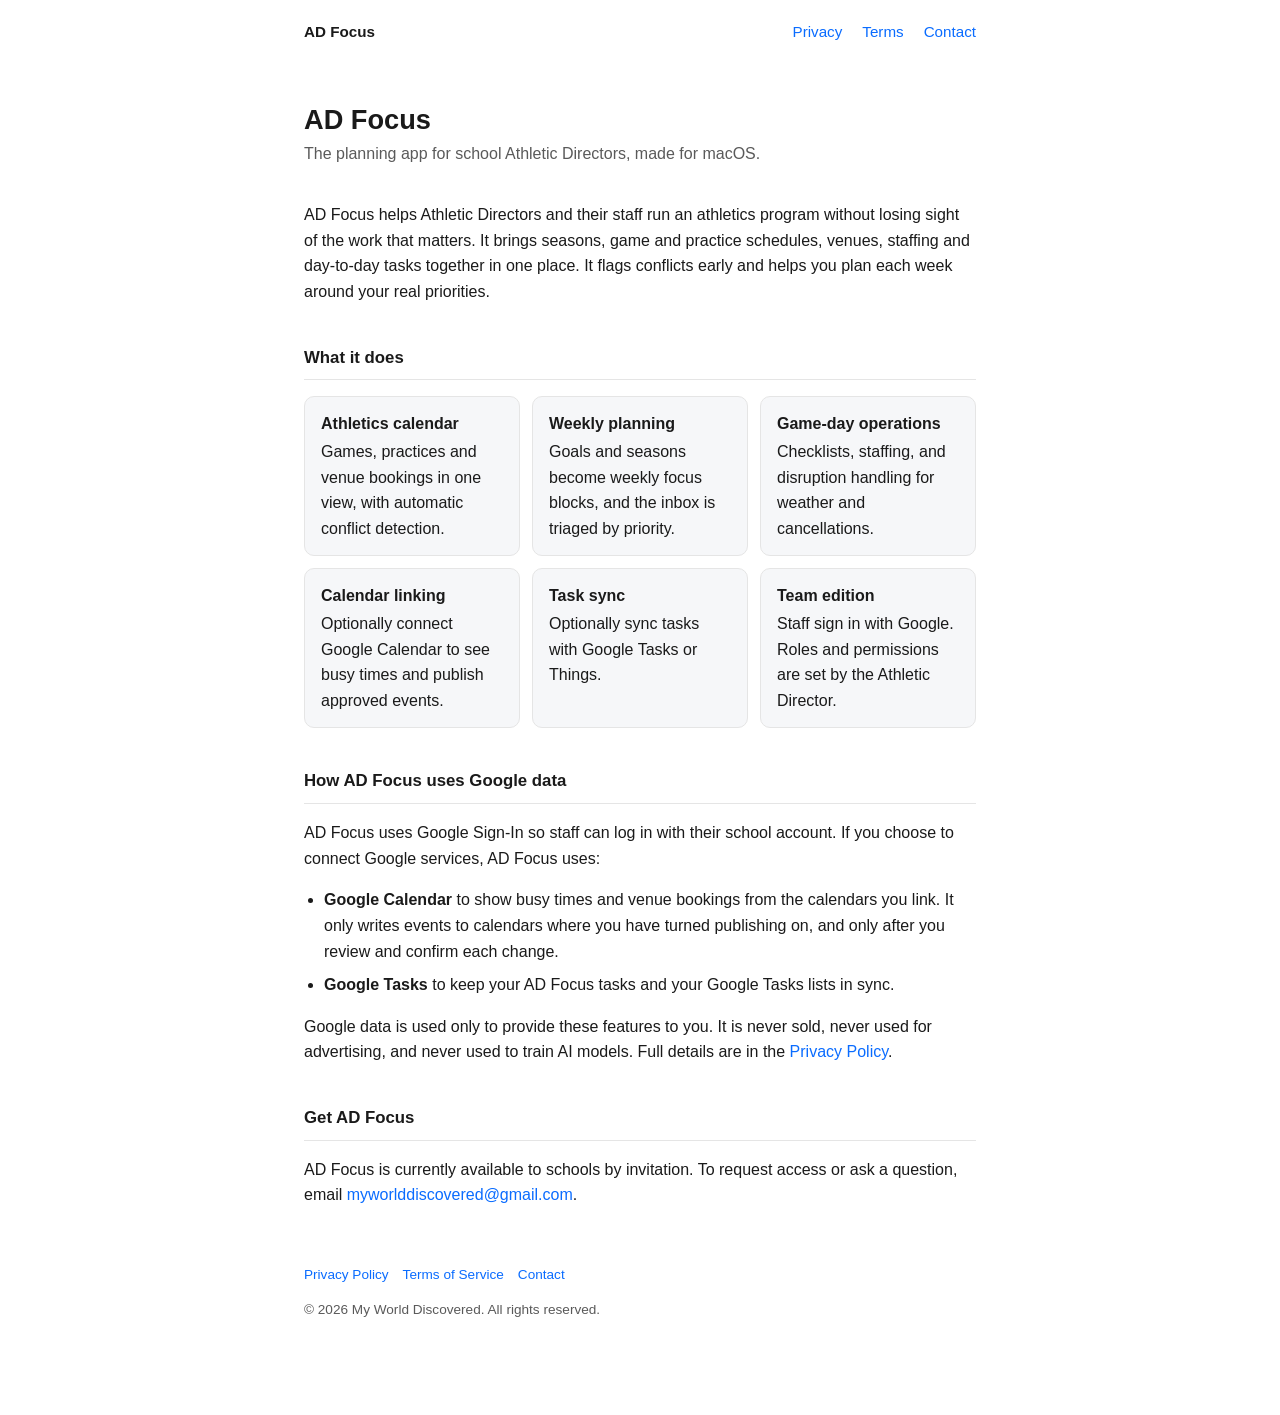
==== index.html @ 8901bc82 "AD Focus home, privacy policy and terms pages Co-Authored-By: Claude Opus 5.5 <noreply@anthropic.com" ====
<!doctype html>
<html lang="en">
<head>
<meta charset="utf-8">
<meta name="viewport" content="width=device-width, initial-scale=1">
<title>AD Focus — Planning for Athletic Directors</title>
<meta name="description" content="AD Focus is a Mac planner for school Athletic Directors: seasons, schedules, conflicts, game-day operations and focused weekly planning.">
<link rel="stylesheet" href="style.css">
</head>
<body>
<nav>
  <a class="brand" href="index.html">AD Focus</a>
  <a href="privacy.html">Privacy</a>
  <a href="terms.html">Terms</a>
  <a href="mailto:myworlddiscovered@gmail.com">Contact</a>
</nav>
<main>
  <h1>AD Focus</h1>
  <p class="subtitle">The planning app for school Athletic Directors, made for macOS.</p>

  <p>AD Focus helps Athletic Directors and their staff run an athletics program without losing sight of the work that matters. It brings seasons, game and practice schedules, venues, staffing and day-to-day tasks together in one place. It flags conflicts early and helps you plan each week around your real priorities.</p>

  <h2>What it does</h2>
  <ul class="features">
    <li><strong>Athletics calendar</strong>Games, practices and venue bookings in one view, with automatic conflict detection.</li>
    <li><strong>Weekly planning</strong>Goals and seasons become weekly focus blocks, and the inbox is triaged by priority.</li>
    <li><strong>Game-day operations</strong>Checklists, staffing, and disruption handling for weather and cancellations.</li>
    <li><strong>Calendar linking</strong>Optionally connect Google Calendar to see busy times and publish approved events.</li>
    <li><strong>Task sync</strong>Optionally sync tasks with Google Tasks or Things.</li>
    <li><strong>Team edition</strong>Staff sign in with Google. Roles and permissions are set by the Athletic Director.</li>
  </ul>

  <h2>How AD Focus uses Google data</h2>
  <p>AD Focus uses Google Sign-In so staff can log in with their school account. If you choose to connect Google services, AD Focus uses:</p>
  <ul>
    <li><strong>Google Calendar</strong> to show busy times and venue bookings from the calendars you link. It only writes events to calendars where you have turned publishing on, and only after you review and confirm each change.</li>
    <li><strong>Google Tasks</strong> to keep your AD Focus tasks and your Google Tasks lists in sync.</li>
  </ul>
  <p>Google data is used only to provide these features to you. It is never sold, never used for advertising, and never used to train AI models. Full details are in the <a href="privacy.html">Privacy Policy</a>.</p>

  <h2>Get AD Focus</h2>
  <p>AD Focus is currently available to schools by invitation. To request access or ask a question, email <a href="mailto:myworlddiscovered@gmail.com">myworlddiscovered@gmail.com</a>.</p>

  <footer>
    <p><a href="privacy.html">Privacy Policy</a><a href="terms.html">Terms of Service</a><a href="mailto:myworlddiscovered@gmail.com">Contact</a></p>
    <p>&copy; 2026 My World Discovered. All rights reserved.</p>
  </footer>
</main>
</body>
</html>
---- style.css ----
:root {
  color-scheme: light dark;
  --bg: #ffffff;
  --fg: #1a1a1a;
  --muted: #5a5a5a;
  --accent: #0a6cff;
  --border: #e5e5e5;
  --card: #f6f7f9;
}
@media (prefers-color-scheme: dark) {
  :root {
    --bg: #111214;
    --fg: #f2f2f2;
    --muted: #a3a3a3;
    --accent: #5b9dff;
    --border: #2a2b2e;
    --card: #1a1b1e;
  }
}
* { box-sizing: border-box; }
body {
  margin: 0;
  background: var(--bg);
  color: var(--fg);
  font-family: -apple-system, BlinkMacSystemFont, "Segoe UI", Roboto, sans-serif;
  line-height: 1.6;
}
nav {
  max-width: 720px;
  margin: 0 auto;
  padding: 20px 24px 0;
  display: flex;
  gap: 20px;
  flex-wrap: wrap;
  font-size: 0.95rem;
}
nav .brand { font-weight: 600; color: var(--fg); margin-right: auto; }
main { max-width: 720px; margin: 0 auto; padding: 40px 24px 80px; }
h1 { font-size: 1.7rem; margin-bottom: 4px; line-height: 1.25; }
.subtitle { color: var(--muted); margin-top: 0; margin-bottom: 36px; }
h2 {
  font-size: 1.05rem;
  margin-top: 40px;
  margin-bottom: 8px;
  border-bottom: 1px solid var(--border);
  padding-bottom: 8px;
}
h3 { font-size: 0.98rem; margin: 20px 0 4px; }
a { color: var(--accent); text-decoration: none; }
a:hover { text-decoration: underline; }
ul { padding-left: 20px; }
li { margin-bottom: 8px; }
.features { display: grid; grid-template-columns: repeat(auto-fit, minmax(200px, 1fr)); gap: 12px; padding: 0; list-style: none; }
.features li { background: var(--card); border: 1px solid var(--border); border-radius: 10px; padding: 14px 16px; margin: 0; }
.features strong { display: block; margin-bottom: 2px; }
.note { background: var(--card); border: 1px solid var(--border); border-radius: 10px; padding: 14px 16px; }
table { border-collapse: collapse; width: 100%; font-size: 0.93rem; }
th, td { text-align: left; vertical-align: top; padding: 8px 10px 8px 0; border-bottom: 1px solid var(--border); }
footer { margin-top: 56px; color: var(--muted); font-size: 0.85rem; }
footer a { margin-right: 14px; }
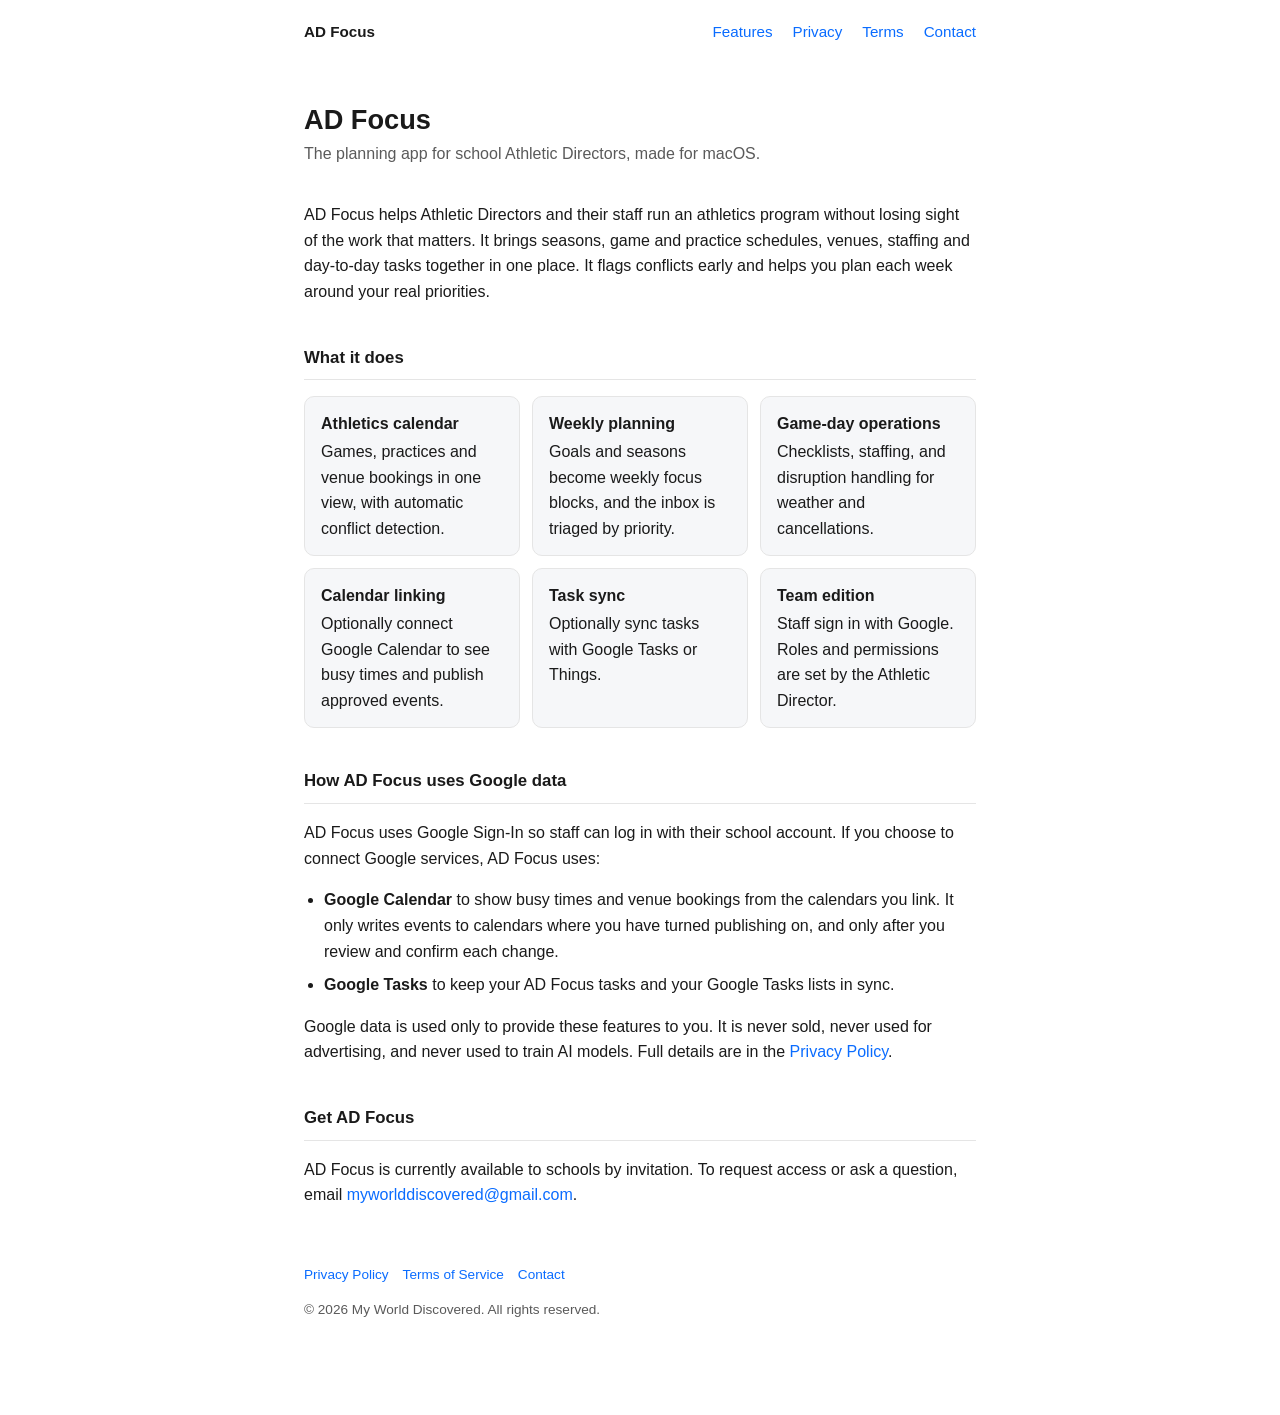
==== commit 203b5891: "Add Features page and nav link Co-Authored-By: Claude Sonnet 5.5 <noreply@anthropic.com>" ====
--- a/index.html
+++ b/index.html
@@ -10,6 +10,7 @@
 <body>
 <nav>
   <a class="brand" href="index.html">AD Focus</a>
+  <a href="features.html">Features</a>
   <a href="privacy.html">Privacy</a>
   <a href="terms.html">Terms</a>
   <a href="mailto:myworlddiscovered@gmail.com">Contact</a>
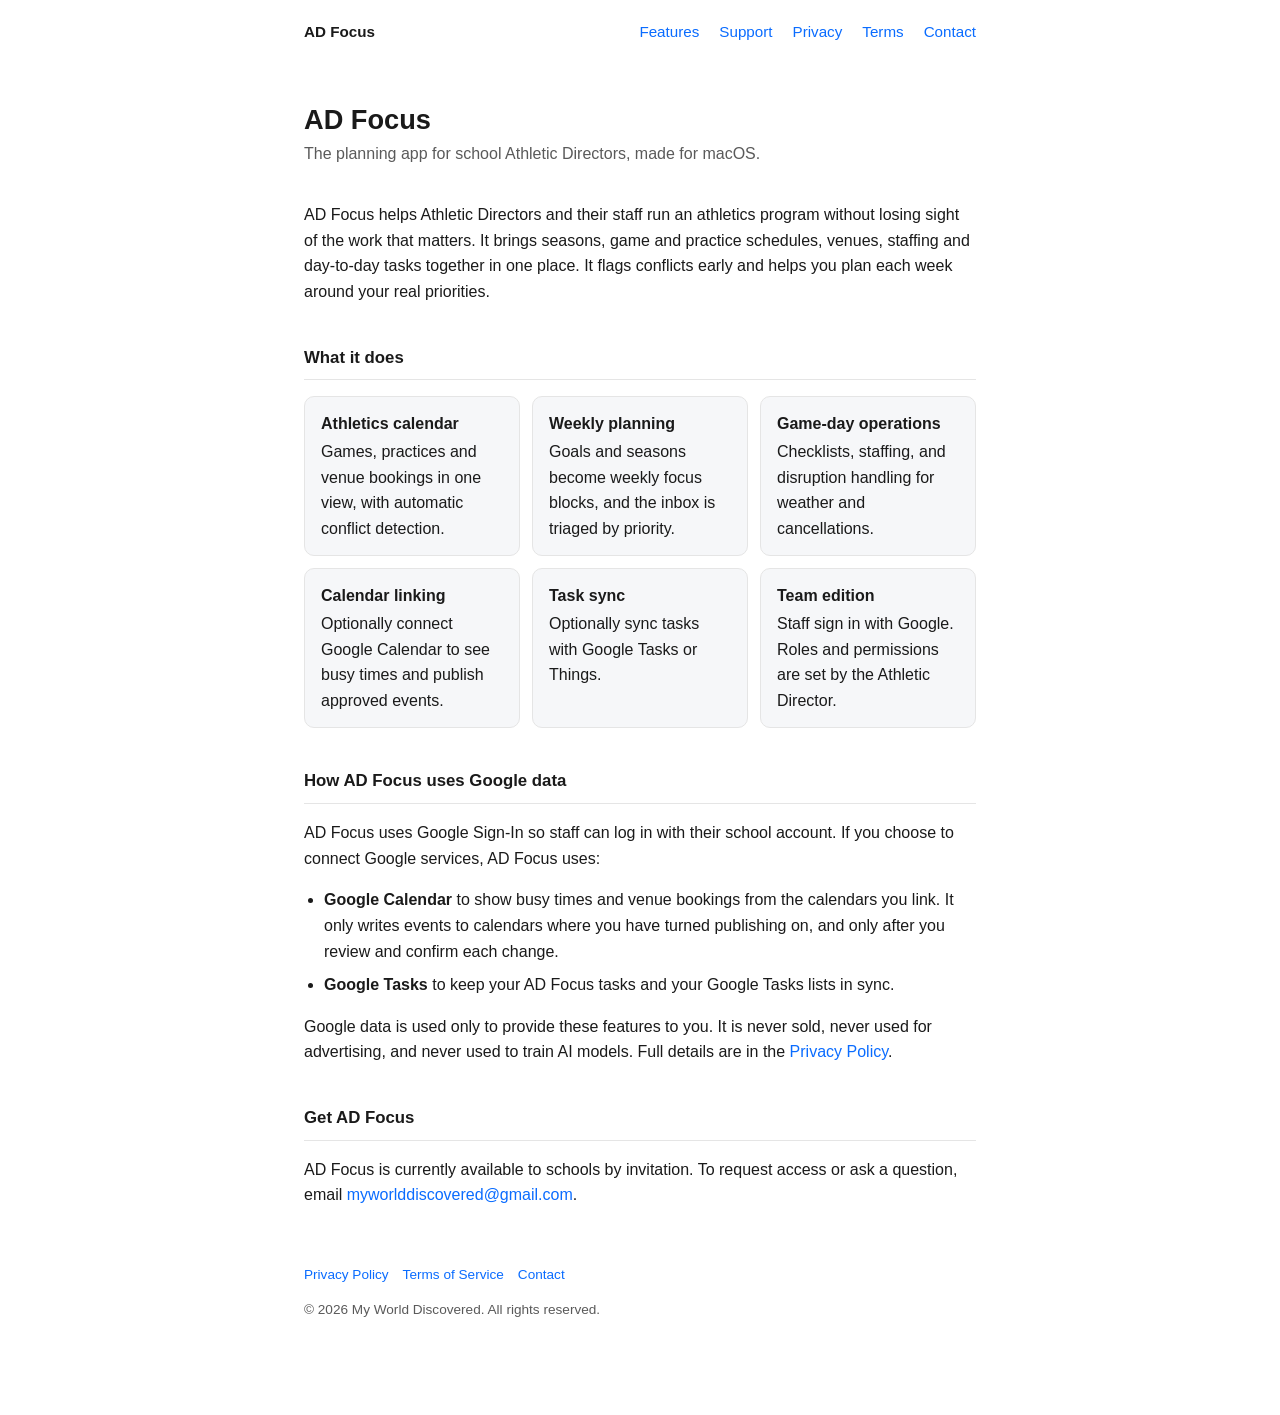
==== commit 219c838c: "Link the support page from every page's menu Co-Authored-By: Claude Opus 5.5 <noreply@anthropic.com>" ====
--- a/index.html
+++ b/index.html
@@ -11,6 +11,7 @@
 <nav>
   <a class="brand" href="index.html">AD Focus</a>
   <a href="features.html">Features</a>
+  <a href="support.html">Support</a>
   <a href="privacy.html">Privacy</a>
   <a href="terms.html">Terms</a>
   <a href="mailto:myworlddiscovered@gmail.com">Contact</a>
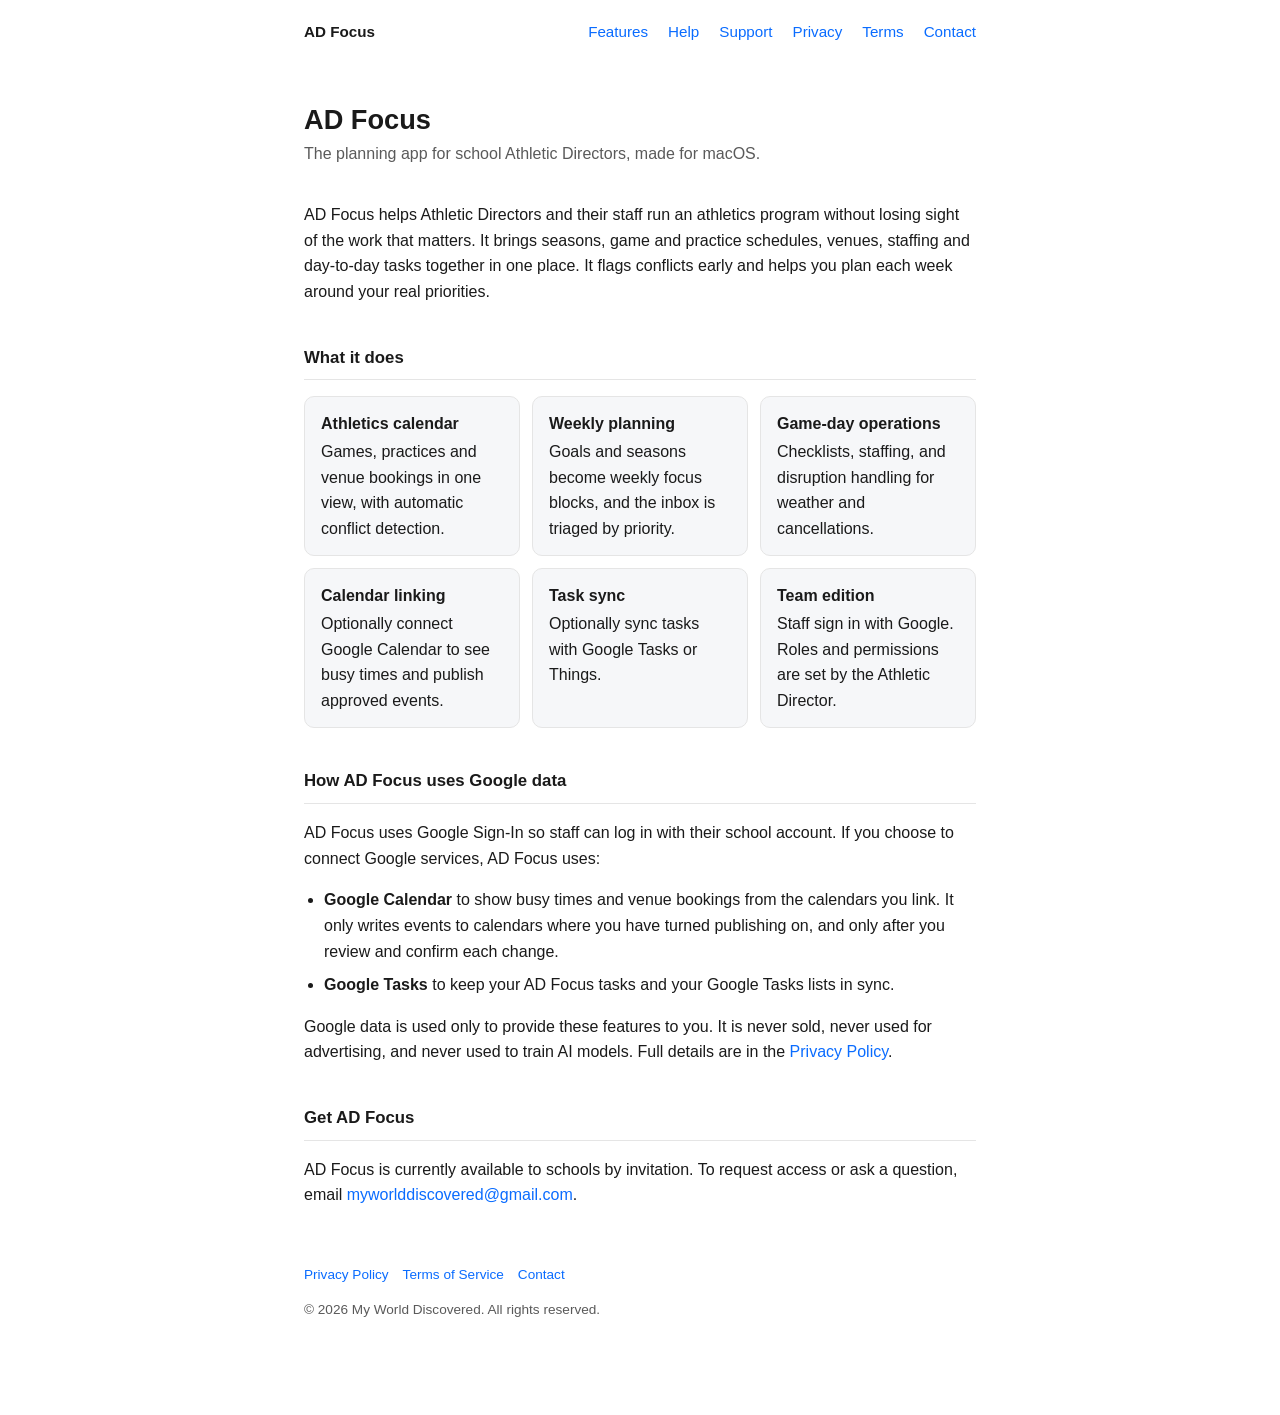
==== commit ba0367a6: "Add the Help Centre and redesign Support - help.html: a guide to every screen, by sidebar area, with" ====
--- a/index.html
+++ b/index.html
@@ -11,6 +11,7 @@
 <nav>
   <a class="brand" href="index.html">AD Focus</a>
   <a href="features.html">Features</a>
+  <a href="help.html">Help</a>
   <a href="support.html">Support</a>
   <a href="privacy.html">Privacy</a>
   <a href="terms.html">Terms</a>
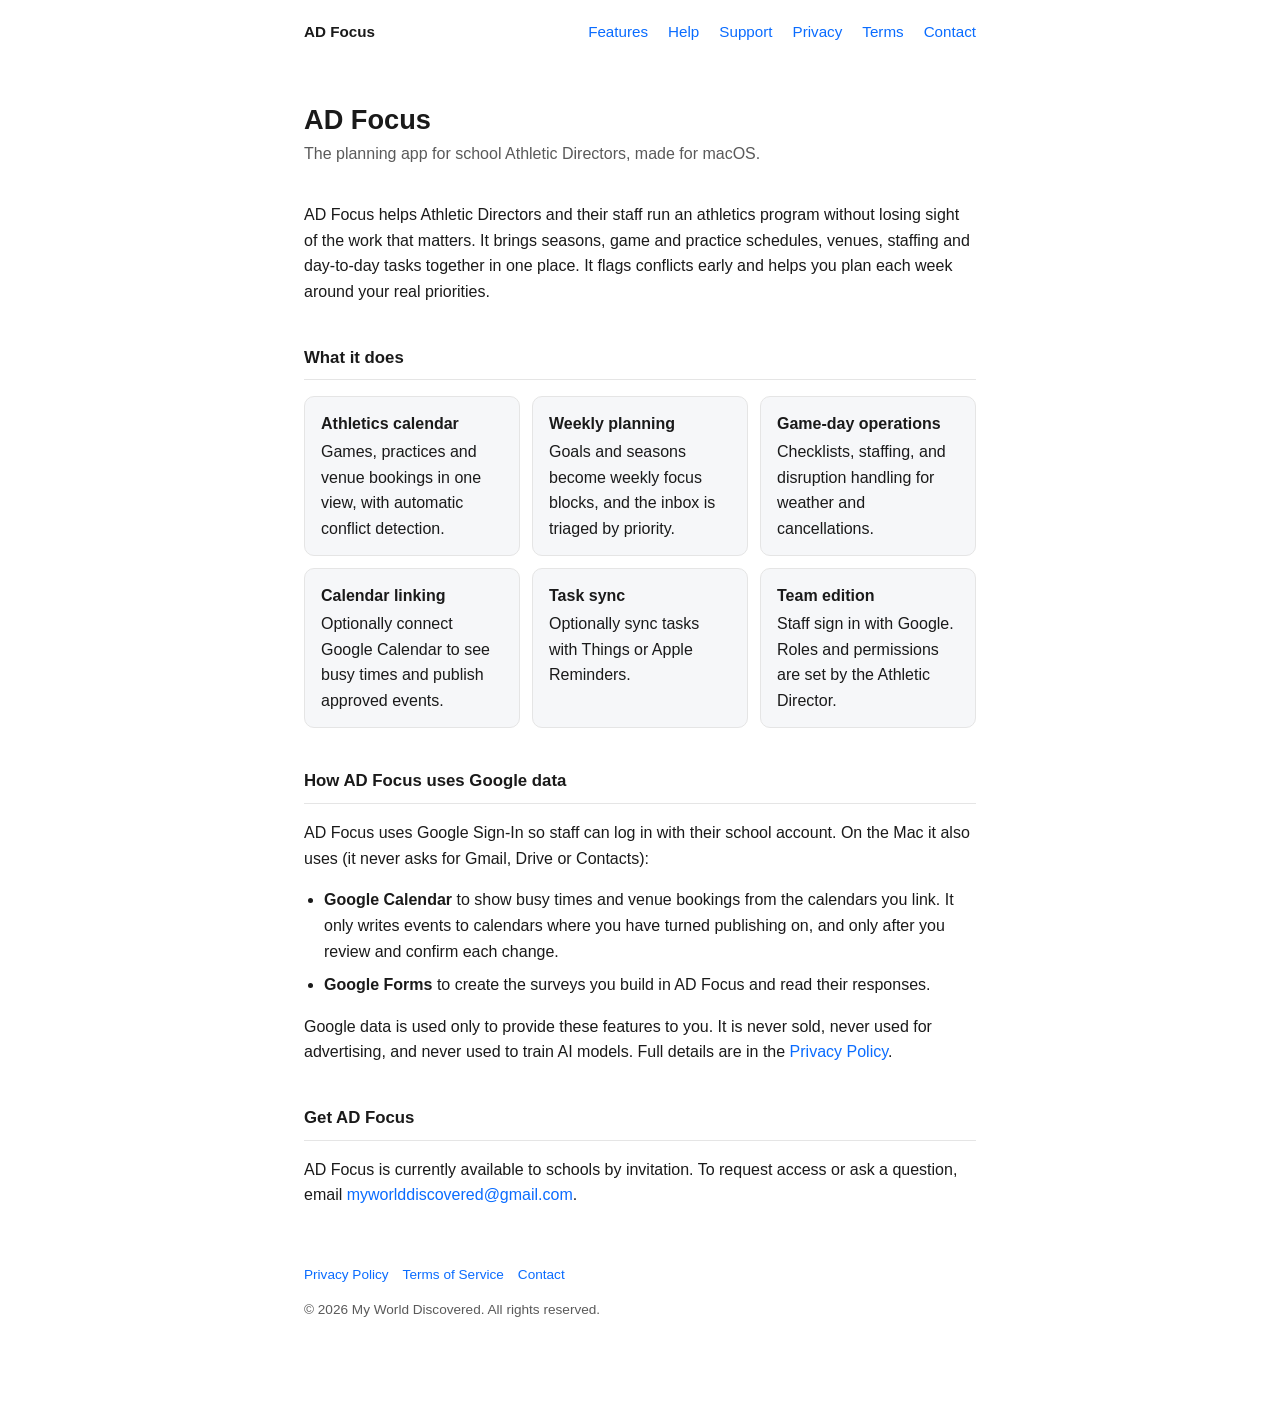
==== commit 2771bab9: "Remove Mail and Gmail from the site; list the Google scopes the app requests The app no longer has a" ====
--- a/index.html
+++ b/index.html
@@ -29,15 +29,15 @@
     <li><strong>Weekly planning</strong>Goals and seasons become weekly focus blocks, and the inbox is triaged by priority.</li>
     <li><strong>Game-day operations</strong>Checklists, staffing, and disruption handling for weather and cancellations.</li>
     <li><strong>Calendar linking</strong>Optionally connect Google Calendar to see busy times and publish approved events.</li>
-    <li><strong>Task sync</strong>Optionally sync tasks with Google Tasks or Things.</li>
+    <li><strong>Task sync</strong>Optionally sync tasks with Things or Apple Reminders.</li>
     <li><strong>Team edition</strong>Staff sign in with Google. Roles and permissions are set by the Athletic Director.</li>
   </ul>
 
   <h2>How AD Focus uses Google data</h2>
-  <p>AD Focus uses Google Sign-In so staff can log in with their school account. If you choose to connect Google services, AD Focus uses:</p>
+  <p>AD Focus uses Google Sign-In so staff can log in with their school account. On the Mac it also uses (it never asks for Gmail, Drive or Contacts):</p>
   <ul>
     <li><strong>Google Calendar</strong> to show busy times and venue bookings from the calendars you link. It only writes events to calendars where you have turned publishing on, and only after you review and confirm each change.</li>
-    <li><strong>Google Tasks</strong> to keep your AD Focus tasks and your Google Tasks lists in sync.</li>
+    <li><strong>Google Forms</strong> to create the surveys you build in AD Focus and read their responses.</li>
   </ul>
   <p>Google data is used only to provide these features to you. It is never sold, never used for advertising, and never used to train AI models. Full details are in the <a href="privacy.html">Privacy Policy</a>.</p>
 
